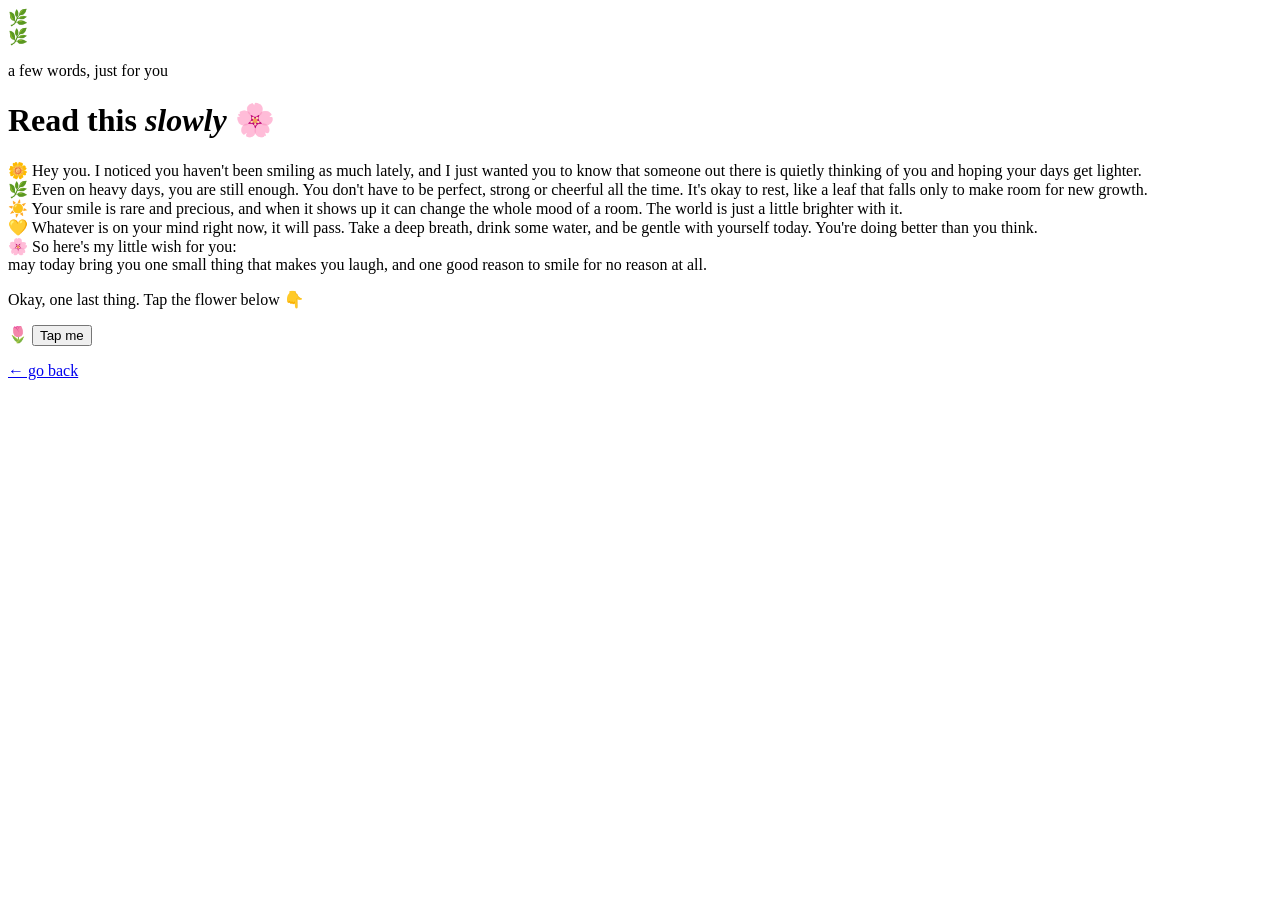
==== message.html @ 0e157293 "add message.html file" ====
<!DOCTYPE html>
<html lang="en">
<head>
  <meta charset="UTF-8">
  <meta name="viewport" content="width=device-width, initial-scale=1">
  <meta name="theme-color" content="#b9ccbd">
  <title>For you 🌸</title>
  <link rel="preconnect" href="https://fonts.googleapis.com">
  <link rel="preconnect" href="https://fonts.gstatic.com" crossorigin>
  <link href="https://fonts.googleapis.com/css2?family=Caveat:wght@500;700&family=Cormorant+Garamond:wght@500;600&family=Playfair+Display:ital,wght@0,700;1,700&display=swap" rel="stylesheet">
  <link rel="stylesheet" href="style.css">
</head>
<body class="page-two">
  <div class="corner tl">🌿</div>
  <div class="corner br">🌿</div>
  <div id="petals"></div>

  <main class="wrap">
    <header class="hero">
      <p class="hand">a few words, just for you</p>
      <h1>Read this <span style="color:var(--blush-deep);font-style:italic">slowly</span> 🌸</h1>
    </header>

    <article class="note">
      <span class="emoji">🌼</span>
      Hey you. I noticed you haven't been smiling as much lately, and I just wanted you to know that
      someone out there is quietly thinking of you and hoping your days get lighter.
    </article>

    <article class="note">
      <span class="emoji">🌿</span>
      Even on heavy days, you are still enough. You don't have to be perfect, strong or cheerful
      all the time. It's okay to rest, like a leaf that falls only to make room for new growth.
    </article>

    <article class="note">
      <span class="emoji">☀️</span>
      Your smile is rare and precious, and when it shows up it can change the whole mood of a room.
      The world is just a little brighter with it.
    </article>

    <article class="note">
      <span class="emoji">💛</span>
      Whatever is on your mind right now, it will pass. Take a deep breath, drink some water,
      and be gentle with yourself today. You're doing better than you think.
    </article>

    <article class="note">
      <span class="emoji">🌸</span>
      <span class="hand">So here's my little wish for you:</span><br>
      may today bring you one small thing that makes you laugh,
      and one good reason to smile for no reason at all.
    </article>

    <section class="finale note" style="--tilt:0deg">
      <p>Okay, one last thing. Tap the flower below 👇</p>
      <span class="smile" id="smile">🌷</span>
      <button class="btn" id="smileBtn" type="button">Tap me</button>
      <p class="final-msg" id="finalMsg"></p>
      <a class="back" href="index.html">← go back</a>
    </section>
  </main>

  <script src="script.js"></script>
</body>
</html>
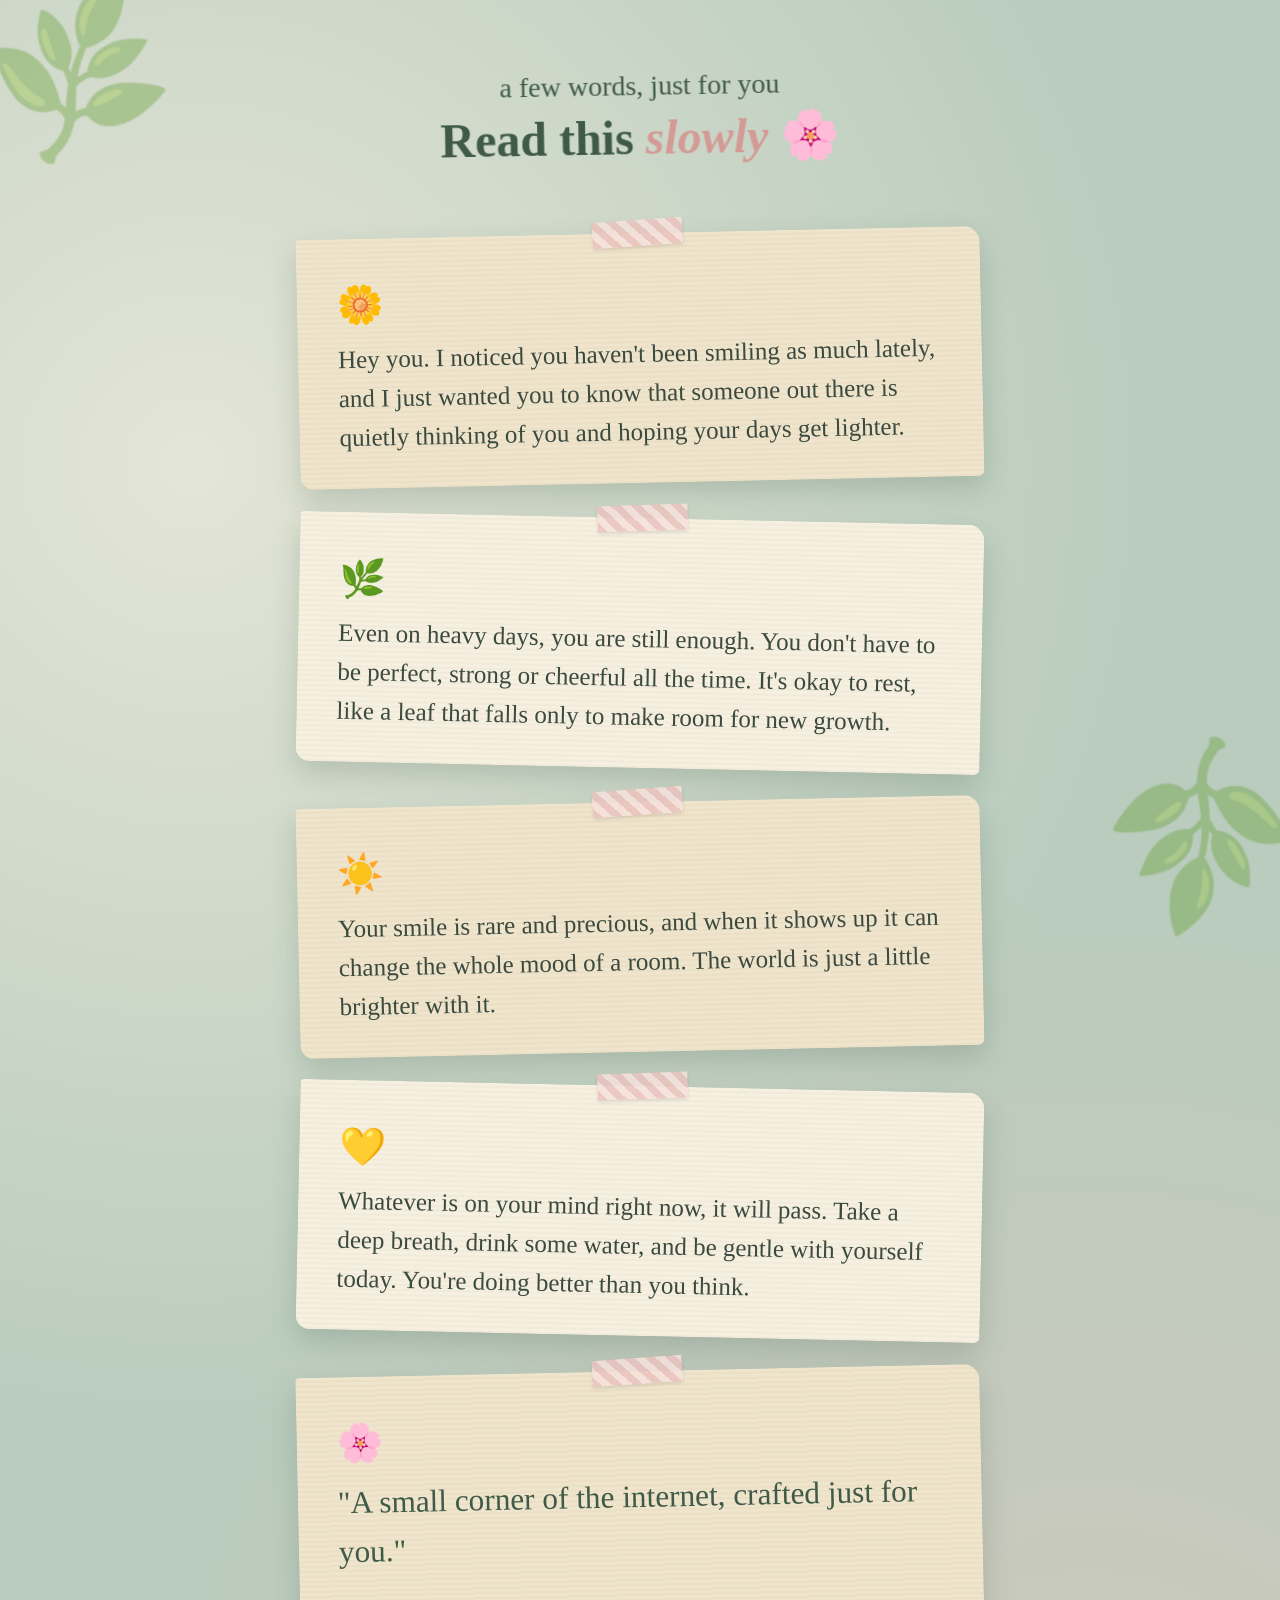
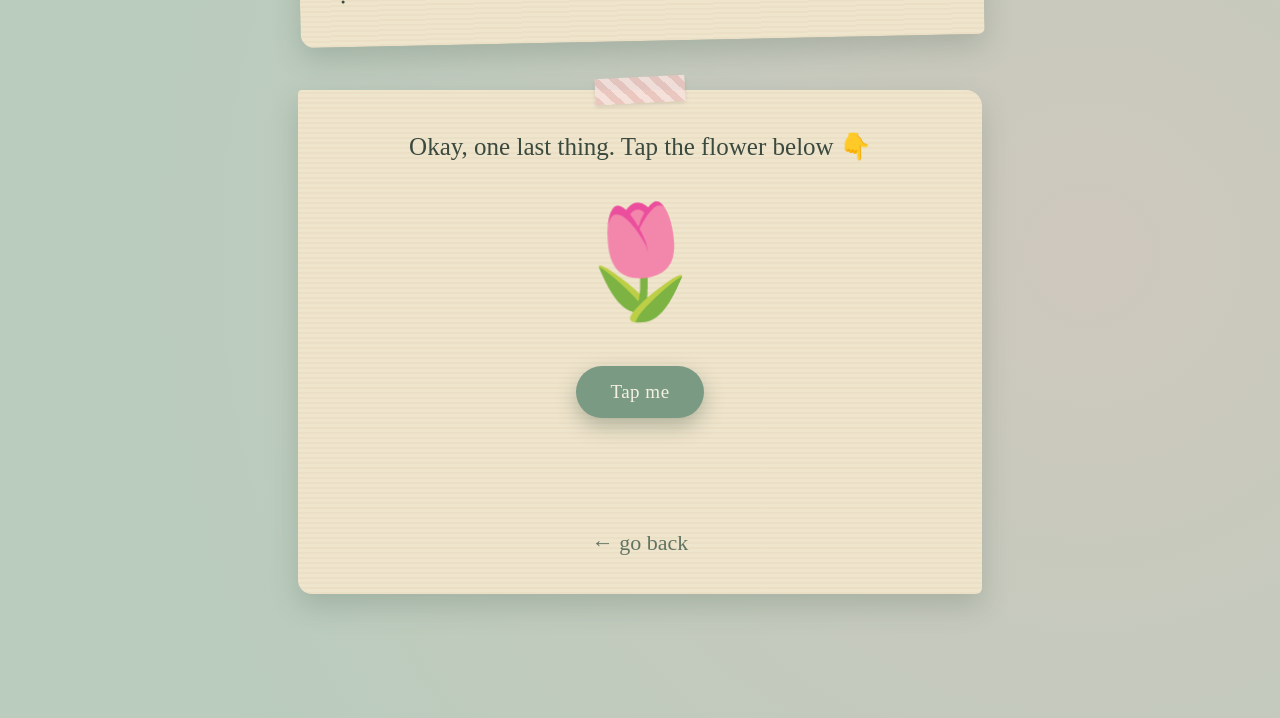
==== commit 9edd7fb7: "update meassage.html" ====
--- a/message.html
+++ b/message.html
@@ -47,9 +47,8 @@
 
     <article class="note">
       <span class="emoji">🌸</span>
-      <span class="hand">So here's my little wish for you:</span><br>
-      may today bring you one small thing that makes you laugh,
-      and one good reason to smile for no reason at all.
+      <span class="hand">"A small corner of the internet, crafted just for you."</span><br>
+   .
     </article>
 
     <section class="finale note" style="--tilt:0deg">
--- a/style.css
+++ b/style.css
@@ -0,0 +1,210 @@
+/* ===== Soft Botanical theme: Organic & Serene ===== */
+:root {
+  --sage: #b9ccbd;
+  --sage-deep: #7a9a84;
+  --sage-dark: #3f5a48;
+  --ecru: #f6f0e1;
+  --paper: #efe4cc;
+  --blush: #e9c3be;
+  --blush-deep: #d49a95;
+  --ink: #3b4a3f;
+}
+
+* { box-sizing: border-box; margin: 0; padding: 0; }
+
+html { scroll-behavior: smooth; }
+
+body {
+  min-height: 100vh;
+  min-height: 100dvh;
+  font-family: "Cormorant Garamond", Georgia, serif;
+  color: var(--ink);
+  background:
+    radial-gradient(circle at 15% 20%, rgba(246,240,225,.7), transparent 45%),
+    radial-gradient(circle at 85% 80%, rgba(233,195,190,.45), transparent 45%),
+    var(--sage);
+  overflow-x: hidden;
+  -webkit-tap-highlight-color: transparent;
+}
+
+/* floating leaves / petals layer */
+#petals { position: fixed; inset: 0; pointer-events: none; overflow: hidden; z-index: 1; }
+.petal {
+  position: absolute;
+  top: -10%;
+  opacity: .85;
+  animation: fall linear forwards;
+  user-select: none;
+}
+@keyframes fall {
+  0%   { transform: translateY(0) translateX(0) rotate(0deg); opacity: 0; }
+  10%  { opacity: .9; }
+  100% { transform: translateY(115vh) translateX(var(--drift, 40px)) rotate(var(--spin, 360deg)); opacity: .8; }
+}
+
+/* decorative corner foliage */
+.corner { position: fixed; font-size: clamp(60px, 14vw, 140px); opacity: .35; pointer-events: none; z-index: 0; }
+.corner.tl { top: -10px; left: -10px; transform: rotate(-20deg); }
+.corner.br { bottom: -14px; right: -10px; transform: rotate(150deg); }
+
+/* ===== Page 1: welcome ===== */
+.stage {
+  position: relative; z-index: 2;
+  min-height: 100vh; min-height: 100dvh;
+  display: flex; align-items: center; justify-content: center;
+  padding: 24px 16px;
+}
+
+.card {
+  position: relative;
+  width: min(92vw, 560px);
+  background:
+    repeating-linear-gradient(0deg, rgba(160,130,80,.04) 0 2px, transparent 2px 5px),
+    var(--ecru);
+  border-radius: 6px 22px 8px 20px;
+  padding: clamp(36px, 7vw, 60px) clamp(22px, 6vw, 50px);
+  text-align: center;
+  box-shadow: 0 18px 40px rgba(63,90,72,.25), 0 2px 0 rgba(255,255,255,.6) inset;
+  transform: rotate(-1deg);
+  animation: floatIn 1.2s cubic-bezier(.2,.8,.2,1) both;
+}
+@keyframes floatIn {
+  from { opacity: 0; transform: translateY(40px) rotate(3deg) scale(.95); }
+  to   { opacity: 1; transform: translateY(0) rotate(-1deg) scale(1); }
+}
+
+/* washi tape */
+.card::before, .card::after {
+  content: "";
+  position: absolute; top: -14px;
+  width: 110px; height: 30px;
+  background: repeating-linear-gradient(45deg, rgba(233,195,190,.85) 0 8px, rgba(246,225,221,.85) 8px 16px);
+  box-shadow: 0 2px 4px rgba(0,0,0,.1);
+}
+.card::before { left: 22px; transform: rotate(-8deg); }
+.card::after  { right: 22px; transform: rotate(7deg); background: repeating-linear-gradient(45deg, rgba(122,154,132,.75) 0 8px, rgba(185,204,189,.85) 8px 16px); }
+
+.leaf-icon { font-size: clamp(46px, 11vw, 70px); display: inline-block; animation: sway 4s ease-in-out infinite; }
+@keyframes sway { 0%,100% { transform: rotate(-8deg); } 50% { transform: rotate(8deg); } }
+
+.eyebrow {
+  font-family: "Caveat", cursive;
+  font-size: clamp(22px, 5vw, 28px);
+  color: var(--blush-deep);
+  margin-top: 6px;
+}
+
+h1 {
+  font-family: "Playfair Display", serif;
+  font-weight: 700;
+  font-size: clamp(30px, 8vw, 50px);
+  line-height: 1.15;
+  color: var(--sage-dark);
+  margin: 8px 0 14px;
+}
+h1 span { color: var(--blush-deep); font-style: italic; }
+
+.sub {
+  font-size: clamp(19px, 4.6vw, 24px);
+  line-height: 1.5;
+  margin-bottom: 30px;
+}
+.sub b { font-family: "Caveat", cursive; font-size: 1.35em; color: var(--sage-dark); }
+
+.btn {
+  display: inline-block;
+  font-family: "Playfair Display", serif;
+  font-size: clamp(16px, 4.2vw, 19px);
+  letter-spacing: .5px;
+  text-decoration: none;
+  color: var(--ecru);
+  background: var(--sage-deep);
+  padding: 15px 34px;
+  border: none;
+  border-radius: 999px;
+  cursor: pointer;
+  box-shadow: 0 8px 20px rgba(63,90,72,.35);
+  transition: transform .25s, background .25s, box-shadow .25s;
+  animation: pulse 2.4s ease-in-out infinite;
+}
+.btn:hover, .btn:focus-visible { background: var(--sage-dark); transform: translateY(-3px) scale(1.04); outline: none; }
+.btn:active { transform: scale(.96); }
+@keyframes pulse {
+  0%,100% { box-shadow: 0 8px 20px rgba(63,90,72,.35), 0 0 0 0 rgba(212,154,149,.55); }
+  50%     { box-shadow: 0 8px 20px rgba(63,90,72,.35), 0 0 0 14px rgba(212,154,149,0); }
+}
+
+/* ===== Page 2: messages ===== */
+.wrap {
+  position: relative; z-index: 2;
+  max-width: 720px;
+  margin: 0 auto;
+  padding: 40px 18px 90px;
+}
+
+.hero { text-align: center; padding: 30px 0 20px; animation: floatIn 1.2s both; }
+.hero h1 { font-size: clamp(30px, 8vw, 48px); }
+.hero p.hand { font-family: "Caveat", cursive; font-size: clamp(22px, 5vw, 28px); color: var(--sage-dark); }
+
+.note {
+  position: relative;
+  background:
+    repeating-linear-gradient(0deg, rgba(160,130,80,.05) 0 2px, transparent 2px 5px),
+    var(--paper);
+  border-radius: 4px 16px 6px 14px;
+  padding: 30px 26px 26px;
+  margin: 34px 0;
+  box-shadow: 0 12px 28px rgba(63,90,72,.22);
+  font-size: clamp(20px, 4.8vw, 25px);
+  line-height: 1.55;
+  opacity: 0;
+  transform: translateY(40px) rotate(var(--tilt, 0deg));
+  transition: opacity .9s ease, transform .9s cubic-bezier(.2,.8,.2,1);
+}
+.note.show { opacity: 1; transform: translateY(0) rotate(var(--tilt, 0deg)); }
+.note:nth-of-type(odd)  { --tilt: -1.2deg; }
+.note:nth-of-type(even) { --tilt: 1.2deg; background-color: var(--ecru); }
+.note::before {
+  content: "";
+  position: absolute; top: -13px; left: 50%;
+  width: 90px; height: 26px;
+  transform: translateX(-50%) rotate(-3deg);
+  background: repeating-linear-gradient(45deg, rgba(233,195,190,.85) 0 7px, rgba(246,225,221,.85) 7px 14px);
+  box-shadow: 0 2px 4px rgba(0,0,0,.1);
+}
+.note .emoji { font-size: 1.5em; display: block; margin-bottom: 6px; }
+.note .hand { font-family: "Caveat", cursive; font-size: 1.25em; color: var(--sage-dark); }
+
+.finale { text-align: center; margin-top: 50px; }
+.finale .smile {
+  font-size: clamp(70px, 20vw, 110px);
+  display: block; margin: 10px 0 18px;
+  transition: transform .4s;
+}
+.finale .smile.pop { animation: pop .8s ease; }
+@keyframes pop { 0% { transform: scale(.4) rotate(-20deg); } 60% { transform: scale(1.3) rotate(10deg); } 100% { transform: scale(1) rotate(0); } }
+
+.final-msg {
+  font-family: "Caveat", cursive;
+  font-size: clamp(28px, 7vw, 42px);
+  color: var(--sage-dark);
+  min-height: 1.4em;
+  margin-top: 22px;
+}
+
+.back { display: inline-block; margin-top: 28px; font-family: "Caveat", cursive; font-size: 22px; color: var(--sage-dark); text-decoration: none; opacity: .8; }
+.back:hover { opacity: 1; text-decoration: underline; }
+
+/* big screens */
+@media (min-width: 900px) {
+  .note { padding: 38px 40px 32px; }
+}
+/* very small phones */
+@media (max-width: 360px) {
+  .card { padding: 34px 16px; }
+  .note { padding: 26px 18px 22px; }
+}
+@media (prefers-reduced-motion: reduce) {
+  * { animation: none !important; transition: none !important; }
+  .note { opacity: 1; transform: none; }
+}
